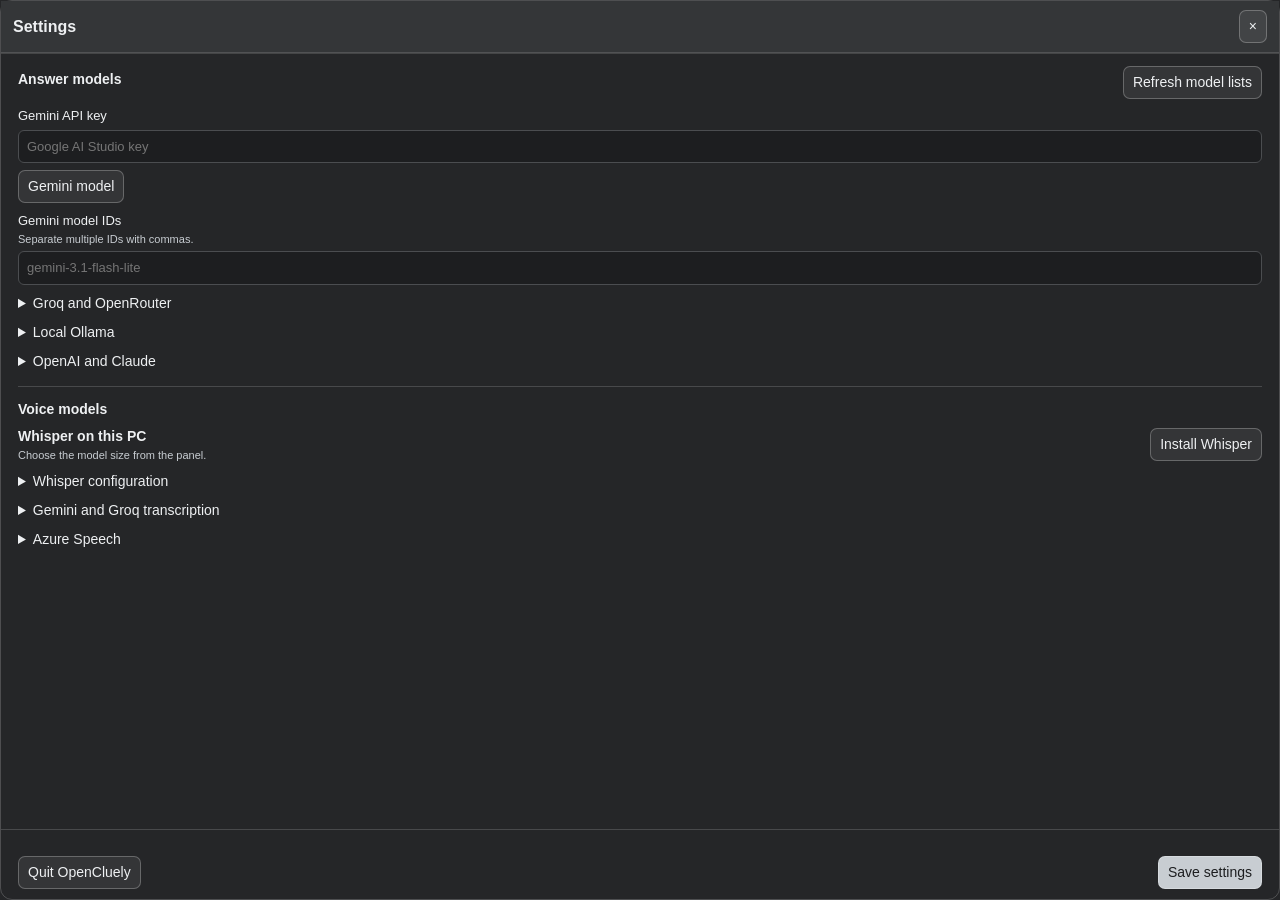
==== settings.html @ f51be729 "Publish OpenCluely charcoal panel release" ====
<!doctype html>
<html lang="en">
<head>
  <meta charset="utf-8">
  <title>OpenCluely Settings</title>
  <link rel="stylesheet" href="./src/styles/chat.css">
  <link rel="stylesheet" href="./src/styles/panel-settings.css">
</head>
<body class="provider-settings">
  <header><h1>Settings</h1><button type="button" id="close" aria-label="Close settings">&#215;</button></header>
  <form id="providerForm" autocomplete="off">
    <section aria-labelledby="answersHeading">
      <div class="settings-action">
        <h2 id="answersHeading">Answer models</h2>
        <button type="button" id="refreshModels">Refresh model lists</button>
      </div>
      <p id="catalogStatus" class="setting-note" role="status"></p>
      <label>Gemini API key<input id="geminiKey" type="password" placeholder="Google AI Studio key" autocomplete="off"></label>
      <select id="geminiCatalog" hidden size="2" data-inline-picker data-model-provider="gemini" aria-label="Gemini model"><option value="">Gemini model</option></select>
      <label>Gemini model IDs <small>Separate multiple IDs with commas.</small><input id="geminiModel" placeholder="gemini-3.1-flash-lite" spellcheck="false"></label>
      <details>
        <summary>Groq and OpenRouter</summary>
        <label>Groq API key <small>Used for answers and voice</small><input id="groqKey" type="password" autocomplete="off"></label>
        <select id="groqCatalog" hidden size="2" data-inline-picker data-model-provider="groq" aria-label="Groq model"><option value="">Groq model</option></select>
        <label>Groq answer model IDs<input id="groqModels" placeholder="openai/gpt-oss-20b" spellcheck="false"></label>
        <label>OpenRouter API key <small>Lists free models only</small><input id="openRouterKey" type="password" autocomplete="off"></label>
        <select id="openrouterCatalog" hidden size="2" data-inline-picker data-model-provider="openrouter" aria-label="OpenRouter Free model"><option value="">OpenRouter Free model</option></select>
      </details>
      <details>
        <summary>Local Ollama</summary>
        <label>Ollama model IDs <small>Use names from <code>ollama list</code>, separated by commas.</small><input id="ollamaModel" placeholder="qwen2.5-coder:7b" spellcheck="false"></label>
        <select id="ollamaCatalog" hidden size="2" data-inline-picker data-model-provider="ollama" aria-label="Ollama model"><option value="">Ollama model</option></select>
      </details>
      <details>
        <summary>OpenAI and Claude</summary>
        <label>OpenAI API key<input id="openAIKey" type="password" autocomplete="off"></label>
        <select id="openaiCatalog" hidden size="2" data-inline-picker data-model-provider="openai" aria-label="OpenAI model"><option value="">OpenAI model</option></select>
        <label>OpenAI model IDs<input id="openAIModels" placeholder="gpt-4.1-mini" spellcheck="false"></label>
        <label>Anthropic API key<input id="claudeKey" type="password" autocomplete="off"></label>
        <select id="claudeCatalog" hidden size="2" data-inline-picker data-model-provider="claude" aria-label="Claude model"><option value="">Claude model</option></select>
        <label>Claude model IDs<input id="claudeModels" placeholder="claude-haiku-5-5" spellcheck="false"></label>
      </details>
    </section>
    <section aria-labelledby="speechHeading">
      <h2 id="speechHeading">Voice models</h2>
      <div class="settings-action">
        <div><strong>Whisper on this PC</strong><small>Choose the model size from the panel.</small></div>
        <button type="button" id="setupWhisper">Install Whisper</button>
      </div>
      <details>
        <summary>Whisper configuration</summary>
        <label>Local command<input id="whisperCommand" placeholder="whisper" spellcheck="false"></label>
        <label>Transcription language<input id="whisperLanguage" placeholder="auto"></label>
      </details>
      <details>
        <summary>Gemini and Groq transcription</summary>
        <p class="setting-note">These providers receive microphone audio for transcription. Choose the voice provider in the panel.</p>
        <label>Gemini voice model ID <small>Choose a Gemini model that supports audio input.</small><input id="geminiVoiceModel" placeholder="gemini-3.1-flash-lite" spellcheck="false"></label>
      </details>
      <details>
        <summary>Azure Speech</summary>
        <label>Azure API key<input id="azureKey" type="password" autocomplete="off"></label>
        <label>Azure region<input id="azureRegion" placeholder="e.g. eastus"></label>
      </details>
    </section>
  </form>
  <footer>
    <p id="status" role="status"></p>
    <div class="settings-action">
      <button type="button" id="quit">Quit OpenCluely</button>
      <button id="save" type="submit" form="providerForm">Save settings</button>
    </div>
  </footer>
  <script src="src/ui/inline-picker.js"></script>
  <script src="src/ui/panel-settings.js"></script>
</body>
</html>
---- src/styles/chat.css ----
:root {
  color-scheme: dark;
  font: 14px/1.5 "Segoe UI", sans-serif;
  color: #eef0f2;
}

* { box-sizing: border-box; }
[hidden] { display: none !important; }

body {
  display: flex;
  flex-direction: column;
  height: 100vh;
  margin: 0;
  overflow: hidden;
  border: 1px solid #ffffff30;
  border-radius: 12px;
  background: rgba(37, 38, 40, .88);
}

header, .actions { display: flex; align-items: center; gap: 8px; }
header {
  padding: 9px 12px;
  border-bottom: 1px solid #ffffff24;
  -webkit-app-region: drag;
}

h1 { margin: 0; font-size: 15px; font-weight: 600; }
.header-actions { display: flex; gap: 8px; margin-left: auto; }
#micStatus, #emptyState, .author, .panel p { color: #c8cdd2; }
#micStatus { font-size: 12px; }
button, textarea {
  font: inherit;
  color: inherit;
  border: 1px solid #ffffff40;
  border-radius: 7px;
  background: #ffffff12;
  -webkit-app-region: no-drag;
}

button { padding: 5px 9px; cursor: pointer; }
button:disabled { opacity: .55; cursor: default; }
button:hover:not(:disabled) { background: #ffffff26; }
button:focus-visible, textarea:focus-visible { outline: 2px solid #c8cdd2; outline-offset: 2px; }

main { flex: 1; min-height: 0; overflow-y: auto; padding: 12px; }
.message { margin-bottom: 10px; border-radius: 8px; padding: 9px 11px; overflow-wrap: anywhere; }
.message.user, .message.transcription, .message.screenshot { margin-left: 14%; background: #4d5258ed; }
.message.assistant { margin-right: 9%; background: #252628ed; border: 1px solid #ffffff16; }
.message.system, .message.error { background: #262729ee; }
.author { font-size: 12px; font-weight: 600; margin-bottom: 4px; }
.message-body { white-space: pre-wrap; }
.message-body.rendered { white-space: normal; }
.message-body p { margin: 0 0 8px; }
.message-body p:last-child { margin-bottom: 0; }
.message-body pre { overflow-x: auto; padding: 8px; margin: 0; background: #1d1e20; white-space: pre; }
.code { border: 1px solid #ffffff26; border-radius: 7px; overflow: hidden; margin: 8px 0; }
.code header { -webkit-app-region: no-drag; background: #252628; font-size: 12px; justify-content: space-between; padding: 4px 8px; }
#interim { margin: 0; padding: 6px 12px; font-size: 13px; max-height: 4em; overflow: hidden; color: #d6dadd; }
form { padding: 10px 12px; border-top: 1px solid #ffffff24; }
textarea { display: block; width: 100%; resize: vertical; padding: 8px; max-height: 25vh; }
.composer { margin-top: 7px; flex-wrap: wrap; }
#send { margin-left: auto; background: #c8cdd2; color: #1d1e20; }
#mic[aria-pressed=true] { background: #4d5258; }
.panel { padding: 8px 10px; margin: 8px 12px 0; border: 1px solid #ffffff34; border-radius: 8px; background: #262729ee; }
form .panel { margin: 0 0 8px; }
.panel p, #chatError { margin: 4px 0; font-size: 12px; }
#chatError { color: #ffaaa8; }
@media (max-height: 400px) { header, form { padding-block: 5px; } }


/* Floating workspace */
body.floating-panel { background: transparent !important; border: 0; padding: 5px; color: #eef0f2; }
.panel-bar {
  align-self: center; gap: 6px; padding: 4px; flex: none;
  border: 1px solid #4b4d50; border-radius: 999px;
  background: #333537f5; -webkit-app-region: drag;
}
.panel-grip {
  width: 32px; height: 32px; display: grid; place-items: center;
  border-radius: 50%; color: #c8cdd2; cursor: grab;
}
.panel-bar button { height: 32px; border-radius: 999px; background: #343638; border: 0; }
.panel-bar button:not(.icon-button) { padding-inline: 12px; }
.floating-panel .icon-button { width: 32px; height: 32px; display: inline-grid; place-items: center; padding: 0; flex: none; border-radius: 50%; }
#session { color: #ffaaa8; }
#session[aria-label="Start session"] { color: #e9ecf0; }
.panel-body {
  flex: 1; min-height: 0; margin-top: 7px; display: flex; flex-direction: column;
  border: 1px solid #4b4d50; border-radius: 18px;
  background: rgba(37, 38, 40, .91);
}
.chat-header { display: flex; justify-content: space-between; align-items: center; padding: 8px 12px 0; gap: 6px; }
.chat-header button { font-size: 12px; padding-block: 3px; background: transparent; }
.floating-panel form { position: relative; }
.floating-panel .message.user, .floating-panel .message.transcription, .floating-panel .message.screenshot { background: #4d5258ed; }
.floating-panel .message.assistant { background: #252628ee; }
.floating-panel .composer { gap: 6px; }
.floating-panel .composer .inline-picker { min-width: 0; }
.floating-panel .inline-picker-trigger { display: block; max-width: 124px; overflow: hidden; text-overflow: ellipsis; padding-inline: 8px; border-radius: 999px; background: #343638; font-size: 12px; height: 32px; }
.floating-panel .composer select { position: absolute; bottom: 40px; min-width: 155px; max-width: 250px; border-radius: 9px; background: #252628; color: #fff; padding: 5px; z-index: 5; }
.floating-panel .composer select option { padding: 4px; }
.floating-panel #send { background: #c8cdd2; color: #1d1e20; }
.floating-panel #mic[aria-pressed=true] { background: #4d5258; color: #fff; }
.floating-panel .session-note { font-size: 11px; color: #c8cdd2; margin: 6px 0 0; }
@media (max-width: 395px) {
  .floating-panel .inline-picker-trigger { max-width: 94px; }
}

.clear-tools, #clearPrompt { display: flex; align-items: center; gap: 5px; }
.clear-tools { margin-left: auto; }
#clearPrompt button { min-width: 28px; padding-inline: 4px; }
.floating-panel #answerProvider + .inline-picker-trigger { max-width: 96px; }
.floating-panel .composer .inline-picker-trigger { max-width: 106px; }
.floating-panel .composer .inline-picker:first-child .inline-picker-trigger { max-width: 94px; }

.floating-panel .panel-body { border-color: #494b4e; }
.floating-panel .panel-bar { background: rgba(51, 53, 55, .96); }
.floating-panel .message.assistant { border-color: transparent; background: transparent; }
.floating-panel textarea { background: #1d1e20; border-color: #484a4d; }
.floating-panel .composer .inline-picker-trigger { border-color: #4b4d50; background: #252628; }
#attachment { max-height: 115px; overflow: auto; }
#screenshotNotice { margin: 4px 0 7px; font-size: 11px; color: #c8cdd2; }
.image-grid { display: flex; flex-wrap: wrap; gap: 7px; align-items: flex-start; }
.message-images { margin-bottom: 6px; }
.image-tile { position: relative; width: 63px; height: 63px; flex: 0 0 63px; }
.image-preview { display: block; width: 100%; height: 100%; padding: 0; border: 1px solid #5d6063; border-radius: 8px; overflow: hidden; background: #1d1e20; }
.image-preview img { display: block; width: 100%; height: 100%; object-fit: cover; }
.remove-image {
  position: absolute; top: 2px; right: 2px; width: 23px; height: 23px;
  display: grid; place-items: center; padding: 0; border-radius: 50%;
  background: #181818; color: #fff; font-size: 16px; line-height: 1;
}
.image-viewer {
  position: absolute; inset: 5px; z-index: 20; padding: 38px 14px 14px; display: grid; place-items: center;
  border: 1px solid #4b4d50; border-radius: 15px; background: #191919f7; -webkit-app-region: no-drag;
}
.image-viewer img { max-width: 100%; max-height: calc(100vh - 66px); object-fit: contain; }
#closeImageViewer { position: absolute; top: 6px; right: 7px; font-size: 18px; line-height: 1; }
---- src/styles/panel-settings.css ----
body.provider-settings { background: #252628; color: #eef0f2; }
.provider-settings header { justify-content: space-between; background: #343638; }
.provider-settings h1 { font-size: 16px; }
.provider-settings h2 { margin: 0 0 6px; font-size: 14px; }
.provider-settings form { flex: 1; min-height: 0; overflow: auto; padding: 12px 17px; }
.provider-settings section + section { border-top: 1px solid #ffffff29; margin-top: 14px; padding-top: 12px; }
.provider-settings label { display: block; margin: 7px 0; font-size: 13px; }
.provider-settings input {
  display: block; width: 100%; margin-top: 4px; padding: 6px 8px;
  font: inherit; color: inherit; border: 1px solid #4b4d50; border-radius: 6px; background: #1d1e20;
}
.provider-settings input:focus-visible { outline: 2px solid #e9ecf0; outline-offset: 2px; }
.provider-settings small { display: block; color: #c8cdd2; font-size: 11px; }
.provider-settings details { margin: 8px 0; }
.provider-settings summary { cursor: pointer; }
.provider-settings .settings-action { display: flex; align-items: center; justify-content: space-between; gap: 8px; }
.provider-settings footer { border-top: 1px solid #ffffff29; padding: 8px 17px 10px; }
.provider-settings #status { margin: 0 0 6px; color: #e9ecf0; font-size: 12px; min-height: 1em; }
.provider-settings #status[data-error=true] { color: #ffaaa8; }
.provider-settings #save { background: #c8cdd2; color: #1d1e20; }
.provider-settings .setting-note { color: #c8cdd2; font-size: 12px; }

.provider-settings .inline-picker { position: relative; margin: 4px 0 8px; }
.provider-settings .inline-picker select { display: block; width: 100%; font: inherit; color: inherit; background: #252628; border: 1px solid #4b4d50; border-radius: 7px; padding: 4px; }
.provider-settings #catalogStatus:empty { display: none; }
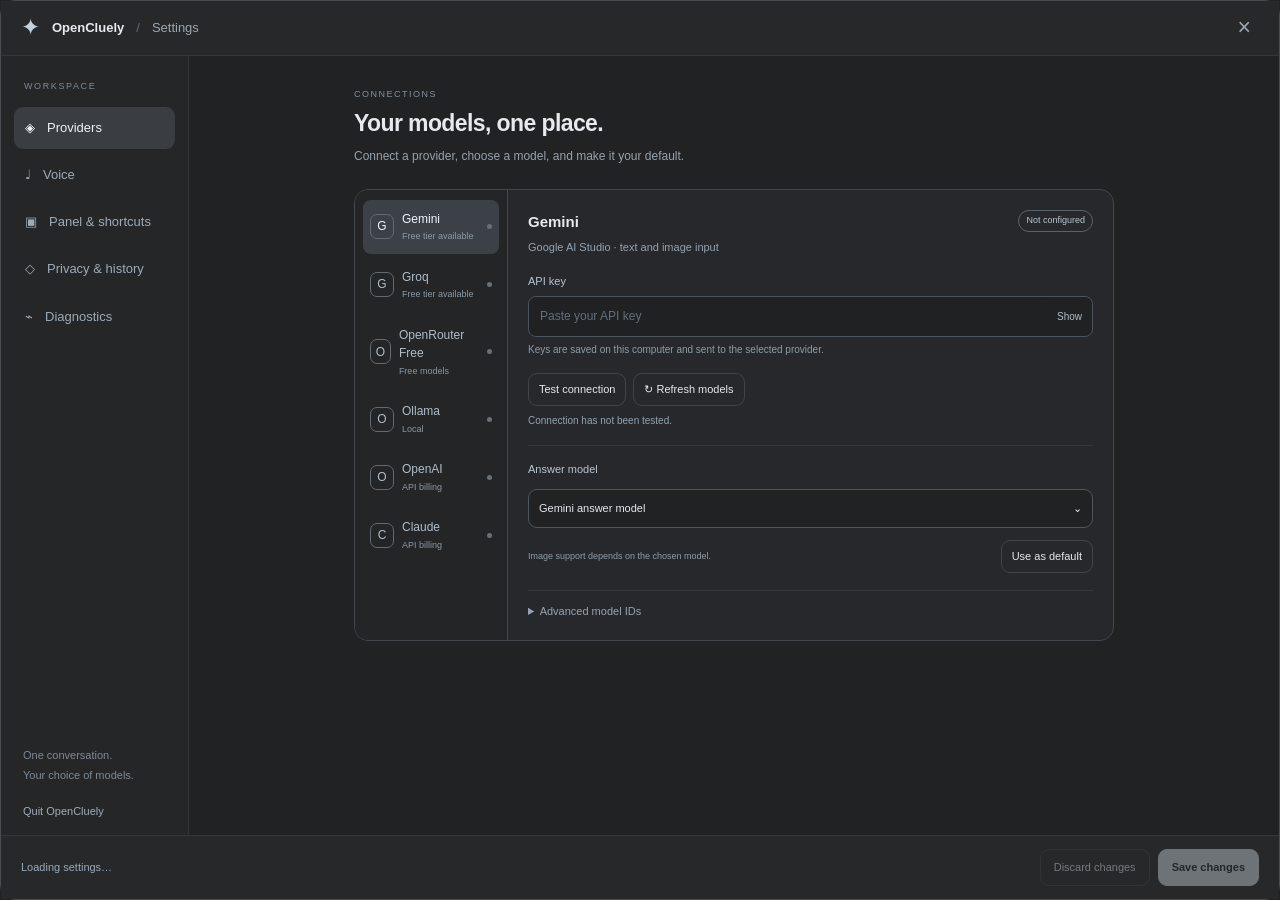
==== commit c74da101: "Redesign floating conversation panel and settings workspace" ====
--- a/settings.html
+++ b/settings.html
@@ -1,77 +1,83 @@
-<!doctype html>
-<html lang="en">
-<head>
-  <meta charset="utf-8">
-  <title>OpenCluely Settings</title>
-  <link rel="stylesheet" href="./src/styles/chat.css">
-  <link rel="stylesheet" href="./src/styles/panel-settings.css">
-</head>
+<!doctype html><html lang="en"><head><meta charset="utf-8"><title>OpenCluely Settings</title><link rel="stylesheet" href="./src/styles/chat.css"><link rel="stylesheet" href="./src/styles/panel-settings.css"></head>
 <body class="provider-settings">
-  <header><h1>Settings</h1><button type="button" id="close" aria-label="Close settings">&#215;</button></header>
-  <form id="providerForm" autocomplete="off">
-    <section aria-labelledby="answersHeading">
-      <div class="settings-action">
-        <h2 id="answersHeading">Answer models</h2>
-        <button type="button" id="refreshModels">Refresh model lists</button>
-      </div>
-      <p id="catalogStatus" class="setting-note" role="status"></p>
-      <label>Gemini API key<input id="geminiKey" type="password" placeholder="Google AI Studio key" autocomplete="off"></label>
-      <select id="geminiCatalog" hidden size="2" data-inline-picker data-model-provider="gemini" aria-label="Gemini model"><option value="">Gemini model</option></select>
-      <label>Gemini model IDs <small>Separate multiple IDs with commas.</small><input id="geminiModel" placeholder="gemini-3.1-flash-lite" spellcheck="false"></label>
-      <details>
-        <summary>Groq and OpenRouter</summary>
-        <label>Groq API key <small>Used for answers and voice</small><input id="groqKey" type="password" autocomplete="off"></label>
-        <select id="groqCatalog" hidden size="2" data-inline-picker data-model-provider="groq" aria-label="Groq model"><option value="">Groq model</option></select>
-        <label>Groq answer model IDs<input id="groqModels" placeholder="openai/gpt-oss-20b" spellcheck="false"></label>
-        <label>OpenRouter API key <small>Lists free models only</small><input id="openRouterKey" type="password" autocomplete="off"></label>
-        <select id="openrouterCatalog" hidden size="2" data-inline-picker data-model-provider="openrouter" aria-label="OpenRouter Free model"><option value="">OpenRouter Free model</option></select>
-      </details>
-      <details>
-        <summary>Local Ollama</summary>
-        <label>Ollama model IDs <small>Use names from <code>ollama list</code>, separated by commas.</small><input id="ollamaModel" placeholder="qwen2.5-coder:7b" spellcheck="false"></label>
-        <select id="ollamaCatalog" hidden size="2" data-inline-picker data-model-provider="ollama" aria-label="Ollama model"><option value="">Ollama model</option></select>
-      </details>
-      <details>
-        <summary>OpenAI and Claude</summary>
-        <label>OpenAI API key<input id="openAIKey" type="password" autocomplete="off"></label>
-        <select id="openaiCatalog" hidden size="2" data-inline-picker data-model-provider="openai" aria-label="OpenAI model"><option value="">OpenAI model</option></select>
-        <label>OpenAI model IDs<input id="openAIModels" placeholder="gpt-4.1-mini" spellcheck="false"></label>
-        <label>Anthropic API key<input id="claudeKey" type="password" autocomplete="off"></label>
-        <select id="claudeCatalog" hidden size="2" data-inline-picker data-model-provider="claude" aria-label="Claude model"><option value="">Claude model</option></select>
-        <label>Claude model IDs<input id="claudeModels" placeholder="claude-haiku-5-5" spellcheck="false"></label>
-      </details>
-    </section>
-    <section aria-labelledby="speechHeading">
-      <h2 id="speechHeading">Voice models</h2>
-      <div class="settings-action">
-        <div><strong>Whisper on this PC</strong><small>Choose the model size from the panel.</small></div>
-        <button type="button" id="setupWhisper">Install Whisper</button>
-      </div>
-      <details>
-        <summary>Whisper configuration</summary>
-        <label>Local command<input id="whisperCommand" placeholder="whisper" spellcheck="false"></label>
-        <label>Transcription language<input id="whisperLanguage" placeholder="auto"></label>
-      </details>
-      <details>
-        <summary>Gemini and Groq transcription</summary>
-        <p class="setting-note">These providers receive microphone audio for transcription. Choose the voice provider in the panel.</p>
-        <label>Gemini voice model ID <small>Choose a Gemini model that supports audio input.</small><input id="geminiVoiceModel" placeholder="gemini-3.1-flash-lite" spellcheck="false"></label>
-      </details>
-      <details>
-        <summary>Azure Speech</summary>
-        <label>Azure API key<input id="azureKey" type="password" autocomplete="off"></label>
-        <label>Azure region<input id="azureRegion" placeholder="e.g. eastus"></label>
-      </details>
-    </section>
-  </form>
-  <footer>
-    <p id="status" role="status"></p>
-    <div class="settings-action">
-      <button type="button" id="quit">Quit OpenCluely</button>
-      <button id="save" type="submit" form="providerForm">Save settings</button>
-    </div>
-  </footer>
-  <script src="src/ui/inline-picker.js"></script>
-  <script src="src/ui/panel-settings.js"></script>
-</body>
-</html>
+<header class="settings-titlebar"><span class="brand-mark">✦</span><strong>OpenCluely</strong><span class="title-divider">/</span><span>Settings</span><button id="close" type="button" aria-label="Close settings">×</button></header>
+<div class="settings-shell">
+<aside class="settings-sidebar"><p class="nav-label">WORKSPACE</p><nav aria-label="Settings sections">
+<button type="button" data-page="providers" aria-current="page">◈ <span>Providers</span></button>
+<button type="button" data-page="voice">♩ <span>Voice</span></button>
+<button type="button" data-page="panel">▣ <span>Panel & shortcuts</span></button>
+<button type="button" data-page="privacy">◇ <span>Privacy & history</span></button>
+<button type="button" data-page="diagnostics">⌁ <span>Diagnostics</span></button>
+</nav><div class="sidebar-bottom"><small>One conversation.<br>Your choice of models.</small><button id="quit" type="button">Quit OpenCluely</button></div></aside>
+<form id="providerForm" autocomplete="off">
+<section class="settings-page" data-settings-page="providers"><div class="page-intro"><span class="eyebrow">Connections</span><h1>Your models, one place.</h1><p>Connect a provider, choose a model, and make it your default.</p></div>
+<div class="provider-workspace"><nav class="provider-list" aria-label="AI providers"><button type="button" data-provider-tab="gemini" aria-pressed="true"><span class="provider-avatar">G</span><span>Gemini<small>Free tier available</small></span><span class="provider-dot" data-provider-dot="gemini"></span></button><button type="button" data-provider-tab="groq" aria-pressed="false"><span class="provider-avatar">G</span><span>Groq<small>Free tier available</small></span><span class="provider-dot" data-provider-dot="groq"></span></button><button type="button" data-provider-tab="openrouter" aria-pressed="false"><span class="provider-avatar">O</span><span>OpenRouter Free<small>Free models</small></span><span class="provider-dot" data-provider-dot="openrouter"></span></button><button type="button" data-provider-tab="ollama" aria-pressed="false"><span class="provider-avatar">O</span><span>Ollama<small>Local</small></span><span class="provider-dot" data-provider-dot="ollama"></span></button><button type="button" data-provider-tab="openai" aria-pressed="false"><span class="provider-avatar">O</span><span>OpenAI<small>API billing</small></span><span class="provider-dot" data-provider-dot="openai"></span></button><button type="button" data-provider-tab="claude" aria-pressed="false"><span class="provider-avatar">C</span><span>Claude<small>API billing</small></span><span class="provider-dot" data-provider-dot="claude"></span></button></nav><div class="provider-content"><article class="provider-editor" data-provider-editor="gemini" >
+<div class="section-title"><div><h2>Gemini</h2><p>Google AI Studio · text and image input</p></div><span class="badge" data-provider-badge="gemini">Not configured</span></div>
+<label for="geminiKey">API key</label><div class="secret-field"><input data-setting id="geminiKey" type="password" autocomplete="off" spellcheck="false" placeholder="Paste your API key"><button type="button" data-reveal="geminiKey" aria-label="Show Gemini API key">Show</button></div><small class="field-help">Keys are saved on this computer and sent to the selected provider.</small>
+<div class="button-row"><button type="button" data-test-provider="gemini">Test connection</button><button type="button" data-refresh>↻ Refresh models</button></div>
+<p class="test-feedback" data-test-result="gemini" role="status">Connection has not been tested.</p>
+<div class="field-divider"></div><label for="geminiCatalog">Answer model</label><select id="geminiCatalog" hidden size="2" data-inline-picker data-model-provider="gemini" aria-label="Gemini answer model"><option value="">Choose a model</option></select>
+<div class="model-note"><small>Image support depends on the chosen model.</small><button type="button" data-default="gemini">Use as default</button></div>
+<details><summary>Advanced model IDs</summary><label for="geminiModel">Additional model IDs</label><input data-setting id="geminiModel" spellcheck="false" placeholder="gemini-3.1-flash-lite"><small>Separate IDs with commas. Save, then refresh to update the catalog.</small></details></article><article class="provider-editor" data-provider-editor="groq" hidden>
+<div class="section-title"><div><h2>Groq</h2><p>Fast answers and Whisper transcription</p></div><span class="badge" data-provider-badge="groq">Not configured</span></div>
+<label for="groqKey">API key</label><div class="secret-field"><input data-setting id="groqKey" type="password" autocomplete="off" spellcheck="false" placeholder="Paste your API key"><button type="button" data-reveal="groqKey" aria-label="Show Groq API key">Show</button></div><small class="field-help">Keys are saved on this computer and sent to the selected provider.</small>
+<div class="button-row"><button type="button" data-test-provider="groq">Test connection</button><button type="button" data-refresh>↻ Refresh models</button></div>
+<p class="test-feedback" data-test-result="groq" role="status">Connection has not been tested.</p>
+<div class="field-divider"></div><label for="groqCatalog">Answer model</label><select id="groqCatalog" hidden size="2" data-inline-picker data-model-provider="groq" aria-label="Groq answer model"><option value="">Choose a model</option></select>
+<div class="model-note"><small>Image support depends on the chosen model.</small><button type="button" data-default="groq">Use as default</button></div>
+<details><summary>Advanced model IDs</summary><label for="groqModels">Additional model IDs</label><input data-setting id="groqModels" spellcheck="false" placeholder="openai/gpt-oss-20b"><small>Separate IDs with commas. Save, then refresh to update the catalog.</small></details></article><article class="provider-editor" data-provider-editor="openrouter" hidden>
+<div class="section-title"><div><h2>OpenRouter Free</h2><p>A catalog filtered to free models</p></div><span class="badge" data-provider-badge="openrouter">Not configured</span></div>
+<label for="openRouterKey">API key</label><div class="secret-field"><input data-setting id="openRouterKey" type="password" autocomplete="off" spellcheck="false" placeholder="Paste your API key"><button type="button" data-reveal="openRouterKey" aria-label="Show OpenRouter Free API key">Show</button></div><small class="field-help">Keys are saved on this computer and sent to the selected provider.</small>
+<div class="button-row"><button type="button" data-test-provider="openrouter">Test connection</button><button type="button" data-refresh>↻ Refresh models</button></div>
+<p class="test-feedback" data-test-result="openrouter" role="status">Connection has not been tested.</p>
+<div class="field-divider"></div><label for="openrouterCatalog">Answer model</label><select id="openrouterCatalog" hidden size="2" data-inline-picker data-model-provider="openrouter" aria-label="OpenRouter Free answer model"><option value="">Choose a model</option></select>
+<div class="model-note"><small>Image support depends on the chosen model.</small><button type="button" data-default="openrouter">Use as default</button></div>
+<small>Only free models appear in this catalog. Provider limits may apply.</small></article><article class="provider-editor" data-provider-editor="ollama" hidden>
+<div class="section-title"><div><h2>Ollama</h2><p>Run downloaded models on this computer</p></div><span class="badge" data-provider-badge="ollama">Not configured</span></div>
+<div class="info-note">Ollama connects to <code>127.0.0.1:11434</code>. Start Ollama and download a model before refreshing.</div><small class="field-help">Keys are saved on this computer and sent to the selected provider.</small>
+<div class="button-row"><button type="button" data-test-provider="ollama">Test connection</button><button type="button" data-refresh>↻ Refresh models</button></div>
+<p class="test-feedback" data-test-result="ollama" role="status">Connection has not been tested.</p>
+<div class="field-divider"></div><label for="ollamaCatalog">Answer model</label><select id="ollamaCatalog" hidden size="2" data-inline-picker data-model-provider="ollama" aria-label="Ollama answer model"><option value="">Choose a model</option></select>
+<div class="model-note"><small>Image support depends on the chosen model.</small><button type="button" data-default="ollama">Use as default</button></div>
+<details><summary>Advanced model IDs</summary><label for="ollamaModel">Additional model IDs</label><input data-setting id="ollamaModel" spellcheck="false" placeholder="qwen2.5-coder:7b"><small>Separate IDs with commas. Save, then refresh to update the catalog.</small></details></article><article class="provider-editor" data-provider-editor="openai" hidden>
+<div class="section-title"><div><h2>OpenAI</h2><p>Connect an OpenAI API account</p></div><span class="badge" data-provider-badge="openai">Not configured</span></div>
+<label for="openAIKey">API key</label><div class="secret-field"><input data-setting id="openAIKey" type="password" autocomplete="off" spellcheck="false" placeholder="Paste your API key"><button type="button" data-reveal="openAIKey" aria-label="Show OpenAI API key">Show</button></div><small class="field-help">Keys are saved on this computer and sent to the selected provider.</small>
+<div class="button-row"><button type="button" data-test-provider="openai">Test connection</button><button type="button" data-refresh>↻ Refresh models</button></div>
+<p class="test-feedback" data-test-result="openai" role="status">Connection has not been tested.</p>
+<div class="field-divider"></div><label for="openaiCatalog">Answer model</label><select id="openaiCatalog" hidden size="2" data-inline-picker data-model-provider="openai" aria-label="OpenAI answer model"><option value="">Choose a model</option></select>
+<div class="model-note"><small>Image support depends on the chosen model.</small><button type="button" data-default="openai">Use as default</button></div>
+<details><summary>Advanced model IDs</summary><label for="openAIModels">Additional model IDs</label><input data-setting id="openAIModels" spellcheck="false" placeholder="gpt-4.1-mini"><small>Separate IDs with commas. Save, then refresh to update the catalog.</small></details></article><article class="provider-editor" data-provider-editor="claude" hidden>
+<div class="section-title"><div><h2>Claude</h2><p>Connect an Anthropic API account</p></div><span class="badge" data-provider-badge="claude">Not configured</span></div>
+<label for="claudeKey">API key</label><div class="secret-field"><input data-setting id="claudeKey" type="password" autocomplete="off" spellcheck="false" placeholder="Paste your API key"><button type="button" data-reveal="claudeKey" aria-label="Show Claude API key">Show</button></div><small class="field-help">Keys are saved on this computer and sent to the selected provider.</small>
+<div class="button-row"><button type="button" data-test-provider="claude">Test connection</button><button type="button" data-refresh>↻ Refresh models</button></div>
+<p class="test-feedback" data-test-result="claude" role="status">Connection has not been tested.</p>
+<div class="field-divider"></div><label for="claudeCatalog">Answer model</label><select id="claudeCatalog" hidden size="2" data-inline-picker data-model-provider="claude" aria-label="Claude answer model"><option value="">Choose a model</option></select>
+<div class="model-note"><small>Image support depends on the chosen model.</small><button type="button" data-default="claude">Use as default</button></div>
+<details><summary>Advanced model IDs</summary><label for="claudeModels">Additional model IDs</label><input data-setting id="claudeModels" spellcheck="false" placeholder="claude-haiku-5-5"><small>Separate IDs with commas. Save, then refresh to update the catalog.</small></details></article></div></div><p id="catalogStatus" class="setting-note" role="status"></p></section>
+<section class="settings-page" data-settings-page="voice" hidden><div class="page-intro"><span class="eyebrow">Audio</span><h1>A voice that fits your flow.</h1><p>Choose where microphone audio is transcribed.</p></div>
+<div class="settings-card"><div class="section-title"><h2>Transcription</h2><button id="testMic" type="button">Test microphone</button></div>
+<div class="field-grid"><label>Voice provider<select id="speechProvider" data-setting hidden size="2" data-inline-picker aria-label="Voice provider"><option value="whisper">Whisper · on this PC</option><option value="groq">Groq · cloud</option><option value="gemini">Gemini · cloud</option><option value="azure">Azure Speech · cloud</option></select></label>
+<label data-voice-for="whisper">Local model<select id="whisperModel" data-setting hidden size="2" data-inline-picker aria-label="Whisper model"><option>tiny</option><option>base</option><option>small</option><option>medium</option><option>large</option><option>turbo</option></select></label>
+<label data-voice-for="groq" hidden>Groq voice model<input id="groqVoiceModel" data-setting placeholder="whisper-large-v3-turbo"></label>
+<label data-voice-for="gemini" hidden>Gemini audio model<input id="geminiVoiceModel" data-setting placeholder="gemini-3.1-flash-lite"></label>
+</div><p id="voiceDestination" class="info-note"></p><p id="micTestResult" class="setting-note" role="status"></p>
+<div class="setting-row"><div><strong>Automatic transcript messages</strong><small>Finalized speech is sent to the answer model while the mic is on.</small></div><span class="badge">Enabled</span></div></div>
+<div class="settings-card" data-voice-for="whisper"><div class="section-title"><div><h2>Local Whisper</h2><p>Audio stays on this PC. Transcripts go to the answer provider.</p></div><button id="setupWhisper" type="button">Install Whisper</button></div>
+<label>Local command<input data-setting id="whisperCommand" placeholder="whisper"></label><div class="field-grid"><label>Language<input data-setting id="whisperLanguage" placeholder="auto"></label><label>Device<select data-setting id="whisperDevice" hidden size="2" data-inline-picker aria-label="Whisper device"><option value="auto">Auto</option><option value="cpu">CPU</option><option value="cuda">CUDA GPU</option></select></label></div>
+<small id="installStatus" role="status"></small></div>
+<div class="settings-card" data-voice-for="azure" hidden><h2>Azure credentials</h2><label>Speech key<input data-setting id="azureKey" type="password" autocomplete="off"></label><label>Region<input data-setting id="azureRegion" placeholder="eastus"></label></div>
+<div class="info-note" data-voice-for="groq" hidden>Groq uses the API key from Providers → Groq.</div><div class="info-note" data-voice-for="gemini" hidden>Gemini uses the API key from Providers → Gemini. Choose a model with audio input support.</div></section>
+<section class="settings-page" data-settings-page="panel" hidden><div class="page-intro"><span class="eyebrow">Appearance</span><h1>Make room for your work.</h1><p>A readable, movable panel that stays within reach.</p></div>
+<div class="settings-card"><h2>Panel appearance</h2><label class="setting-row">Opacity <output id="opacityValue">94%</output></label><input data-setting id="panelOpacity" type="range" min="60" max="100" step="1" value="94" aria-label="Panel opacity">
+<div id="appearancePreview" class="appearance-preview"><small>ASSISTANT</small><p>Your next thought, clearly presented.</p></div>
+<label>Text size<select data-setting id="panelTextSize" hidden size="2" data-inline-picker aria-label="Panel text size"><option value="default">Default</option><option value="large">Larger</option></select></label></div>
+<div class="settings-card"><h2>Keyboard shortcuts</h2><div class="setting-row"><span>Screenshot</span><kbd>Ctrl + Shift + S</kbd></div><div class="setting-row"><span>Microphone on / off</span><kbd>Alt + R</kbd></div><div class="setting-row"><span>Show / hide windows</span><kbd>Ctrl + Shift + V</kbd></div><div class="setting-row"><span>Open Settings</span><kbd>Ctrl + ,</kbd></div><div class="setting-row"><span>Send message / new line</span><kbd>Enter / Shift + Enter</kbd></div><small>Drag the handle above the conversation to move the panel.</small></div></section>
+<section class="settings-page" data-settings-page="privacy" hidden><div class="page-intro"><span class="eyebrow">Control</span><h1>Your conversation, your control.</h1><p>Understand what is saved and where your messages go.</p></div>
+<div class="settings-card"><h2>Conversation history</h2><label class="setting-row"><span><strong>Keep history on this computer</strong><small>Restore messages and image attachments when you reopen the app.</small></span><input id="historyEnabled" data-setting type="checkbox" checked></label><p class="setting-note">Turning this off removes saved chat and images. The current conversation stays visible until cleared. Providers may retain data under their own policies.</p>
+<div class="setting-row"><div><strong>Clear conversation</strong><small>Remove messages, attachments and the model’s session context.</small></div><button type="button" id="clearHistory">Clear history</button></div><div id="clearPrompt" role="group" aria-label="Clear conversation and saved history?" hidden><span>Clear this conversation?</span><button id="cancelClear" type="button" class="confirm-no">× No</button><button id="confirmClear" type="button" class="confirm-yes">✓ Yes</button></div></div>
+<div class="settings-card"><h2>Data flow</h2><p id="dataFlow" class="info-note"></p><div class="setting-row"><div><strong>Screen capture protection</strong><small>Requested for app windows. Support depends on the OS and capture tool.</small></div><span class="badge">Enabled</span></div><small>Menus, confirmations and image previews open inside app windows.</small><p class="setting-note">API keys are stored in the app’s local configuration file. Protect access to your Windows account.</p></div></section>
+<section class="settings-page" data-settings-page="diagnostics" hidden><div class="page-intro"><span class="eyebrow">Troubleshooting</span><h1>Check the whole connection.</h1><p>Send a small test request through the same path used by chat.</p></div><div class="settings-card"><h2>Live provider check</h2><label>Provider<select id="diagnosticProvider" hidden size="2" data-inline-picker aria-label="Diagnostic provider"><option value="gemini">Gemini</option><option value="groq">Groq</option><option value="openrouter">OpenRouter Free</option><option value="ollama">Ollama</option><option value="openai">OpenAI</option><option value="claude">Claude</option></select></label><p class="setting-note">Uses saved credentials and the selected model in Providers. This sends a short API request and may use provider quota.</p><button id="runDiagnostics" type="button">Run connection check</button><div id="diagnosticResult" class="diagnostic-result" role="status">Ready to check. No request has been sent.</div></div>
+<div class="settings-card"><h2>If a connection fails</h2><div class="setting-row"><strong>401 / 403</strong><span>Check your API key and account access.</span></div><div class="setting-row"><strong>400 / 404</strong><span>Refresh models and check input support.</span></div><div class="setting-row"><strong>429</strong><span>Check provider quota or wait before retrying.</span></div><div class="setting-row"><strong>Network error</strong><span>Check connectivity, proxy settings and Ollama.</span></div></div></section>
+</form></div>
+<footer class="settings-footer"><span id="status" role="status">Loading settings…</span><button id="discard" type="button" disabled>Discard changes</button><button id="save" type="submit" form="providerForm" disabled>Save changes</button></footer>
+<script src="src/ui/inline-picker.js"></script><script src="src/ui/panel-settings.js"></script></body></html>
--- a/src/styles/chat.css
+++ b/src/styles/chat.css
@@ -1,139 +1,598 @@
 :root {
-  color-scheme: dark;
-  font: 14px/1.5 "Segoe UI", sans-serif;
-  color: #eef0f2;
-}
-
-* { box-sizing: border-box; }
-[hidden] { display: none !important; }
+  color-scheme:dark;
+  font:14px/1.55 "Segoe UI",sans-serif;
+  color:#eef0f2;
+  --panel-alpha:.94;
+  --panel-font:14px
+}
+
+* {
+  box-sizing:border-box
+}
+[hidden] {
+  display:none!important
+}
 
 body {
-  display: flex;
-  flex-direction: column;
-  height: 100vh;
-  margin: 0;
-  overflow: hidden;
-  border: 1px solid #ffffff30;
-  border-radius: 12px;
-  background: rgba(37, 38, 40, .88);
-}
-
-header, .actions { display: flex; align-items: center; gap: 8px; }
-header {
-  padding: 9px 12px;
-  border-bottom: 1px solid #ffffff24;
-  -webkit-app-region: drag;
-}
-
-h1 { margin: 0; font-size: 15px; font-weight: 600; }
-.header-actions { display: flex; gap: 8px; margin-left: auto; }
-#micStatus, #emptyState, .author, .panel p { color: #c8cdd2; }
-#micStatus { font-size: 12px; }
-button, textarea {
-  font: inherit;
-  color: inherit;
-  border: 1px solid #ffffff40;
-  border-radius: 7px;
-  background: #ffffff12;
-  -webkit-app-region: no-drag;
-}
-
-button { padding: 5px 9px; cursor: pointer; }
-button:disabled { opacity: .55; cursor: default; }
-button:hover:not(:disabled) { background: #ffffff26; }
-button:focus-visible, textarea:focus-visible { outline: 2px solid #c8cdd2; outline-offset: 2px; }
-
-main { flex: 1; min-height: 0; overflow-y: auto; padding: 12px; }
-.message { margin-bottom: 10px; border-radius: 8px; padding: 9px 11px; overflow-wrap: anywhere; }
-.message.user, .message.transcription, .message.screenshot { margin-left: 14%; background: #4d5258ed; }
-.message.assistant { margin-right: 9%; background: #252628ed; border: 1px solid #ffffff16; }
-.message.system, .message.error { background: #262729ee; }
-.author { font-size: 12px; font-weight: 600; margin-bottom: 4px; }
-.message-body { white-space: pre-wrap; }
-.message-body.rendered { white-space: normal; }
-.message-body p { margin: 0 0 8px; }
-.message-body p:last-child { margin-bottom: 0; }
-.message-body pre { overflow-x: auto; padding: 8px; margin: 0; background: #1d1e20; white-space: pre; }
-.code { border: 1px solid #ffffff26; border-radius: 7px; overflow: hidden; margin: 8px 0; }
-.code header { -webkit-app-region: no-drag; background: #252628; font-size: 12px; justify-content: space-between; padding: 4px 8px; }
-#interim { margin: 0; padding: 6px 12px; font-size: 13px; max-height: 4em; overflow: hidden; color: #d6dadd; }
-form { padding: 10px 12px; border-top: 1px solid #ffffff24; }
-textarea { display: block; width: 100%; resize: vertical; padding: 8px; max-height: 25vh; }
-.composer { margin-top: 7px; flex-wrap: wrap; }
-#send { margin-left: auto; background: #c8cdd2; color: #1d1e20; }
-#mic[aria-pressed=true] { background: #4d5258; }
-.panel { padding: 8px 10px; margin: 8px 12px 0; border: 1px solid #ffffff34; border-radius: 8px; background: #262729ee; }
-form .panel { margin: 0 0 8px; }
-.panel p, #chatError { margin: 4px 0; font-size: 12px; }
-#chatError { color: #ffaaa8; }
-@media (max-height: 400px) { header, form { padding-block: 5px; } }
-
-
-/* Floating workspace */
-body.floating-panel { background: transparent !important; border: 0; padding: 5px; color: #eef0f2; }
+  margin:0;
+  height:100vh;
+  overflow:hidden
+}
+button,input,textarea,select {
+  font:inherit;
+  color:inherit
+}
+button {
+  cursor:pointer;
+  transition:background .15s;
+  border:1px solid #ffffff20;
+  border-radius:9px;
+  background:transparent;
+  padding:7px 12px;
+  -webkit-app-region:no-drag
+}
+button:hover {
+  background:#ffffff0d
+}
+button:disabled {
+  opacity:.42;
+  cursor:default
+}
+button:focus-visible,textarea:focus-visible,input:focus-visible,select:focus-visible {
+  outline:2px solid #a6bac9;
+  outline-offset:2px
+}
+
+.floating-panel {
+  display:flex;
+  flex-direction:column;
+  padding:8px;
+  gap:10px;
+  background:transparent!important;
+  font-size:var(--panel-font)
+}
+
 .panel-bar {
-  align-self: center; gap: 6px; padding: 4px; flex: none;
-  border: 1px solid #4b4d50; border-radius: 999px;
-  background: #333537f5; -webkit-app-region: drag;
-}
+  align-self:center;
+  display:flex;
+  align-items:center;
+  gap:4px;
+  height:40px;
+  flex-shrink:0;
+  padding:3px 5px;
+  border:1px solid #55585c;
+  border-radius:24px;
+  background:#303234;
+  -webkit-app-region:drag
+}
+
 .panel-grip {
-  width: 32px; height: 32px; display: grid; place-items: center;
-  border-radius: 50%; color: #c8cdd2; cursor: grab;
-}
-.panel-bar button { height: 32px; border-radius: 999px; background: #343638; border: 0; }
-.panel-bar button:not(.icon-button) { padding-inline: 12px; }
-.floating-panel .icon-button { width: 32px; height: 32px; display: inline-grid; place-items: center; padding: 0; flex: none; border-radius: 50%; }
-#session { color: #ffaaa8; }
-#session[aria-label="Start session"] { color: #e9ecf0; }
+  width:30px;
+  text-align:center;
+  color:#aeb4bb;
+  font-size:23px;
+  cursor:grab
+}
+.panel-bar button {
+  height:31px;
+  padding:4px 10px;
+  border:0
+}
+.icon-button {
+  width:34px;
+  height:34px;
+  padding:0;
+  display:inline-grid;
+  place-items:center
+}
+.stop-button {
+  color:#fd9292
+}
+.panel-bar .icon-button {
+  width:30px
+}
 .panel-body {
-  flex: 1; min-height: 0; margin-top: 7px; display: flex; flex-direction: column;
-  border: 1px solid #4b4d50; border-radius: 18px;
-  background: rgba(37, 38, 40, .91);
-}
-.chat-header { display: flex; justify-content: space-between; align-items: center; padding: 8px 12px 0; gap: 6px; }
-.chat-header button { font-size: 12px; padding-block: 3px; background: transparent; }
-.floating-panel form { position: relative; }
-.floating-panel .message.user, .floating-panel .message.transcription, .floating-panel .message.screenshot { background: #4d5258ed; }
-.floating-panel .message.assistant { background: #252628ee; }
-.floating-panel .composer { gap: 6px; }
-.floating-panel .composer .inline-picker { min-width: 0; }
-.floating-panel .inline-picker-trigger { display: block; max-width: 124px; overflow: hidden; text-overflow: ellipsis; padding-inline: 8px; border-radius: 999px; background: #343638; font-size: 12px; height: 32px; }
-.floating-panel .composer select { position: absolute; bottom: 40px; min-width: 155px; max-width: 250px; border-radius: 9px; background: #252628; color: #fff; padding: 5px; z-index: 5; }
-.floating-panel .composer select option { padding: 4px; }
-.floating-panel #send { background: #c8cdd2; color: #1d1e20; }
-.floating-panel #mic[aria-pressed=true] { background: #4d5258; color: #fff; }
-.floating-panel .session-note { font-size: 11px; color: #c8cdd2; margin: 6px 0 0; }
-@media (max-width: 395px) {
-  .floating-panel .inline-picker-trigger { max-width: 94px; }
-}
-
-.clear-tools, #clearPrompt { display: flex; align-items: center; gap: 5px; }
-.clear-tools { margin-left: auto; }
-#clearPrompt button { min-width: 28px; padding-inline: 4px; }
-.floating-panel #answerProvider + .inline-picker-trigger { max-width: 96px; }
-.floating-panel .composer .inline-picker-trigger { max-width: 106px; }
-.floating-panel .composer .inline-picker:first-child .inline-picker-trigger { max-width: 94px; }
-
-.floating-panel .panel-body { border-color: #494b4e; }
-.floating-panel .panel-bar { background: rgba(51, 53, 55, .96); }
-.floating-panel .message.assistant { border-color: transparent; background: transparent; }
-.floating-panel textarea { background: #1d1e20; border-color: #484a4d; }
-.floating-panel .composer .inline-picker-trigger { border-color: #4b4d50; background: #252628; }
-#attachment { max-height: 115px; overflow: auto; }
-#screenshotNotice { margin: 4px 0 7px; font-size: 11px; color: #c8cdd2; }
-.image-grid { display: flex; flex-wrap: wrap; gap: 7px; align-items: flex-start; }
-.message-images { margin-bottom: 6px; }
-.image-tile { position: relative; width: 63px; height: 63px; flex: 0 0 63px; }
-.image-preview { display: block; width: 100%; height: 100%; padding: 0; border: 1px solid #5d6063; border-radius: 8px; overflow: hidden; background: #1d1e20; }
-.image-preview img { display: block; width: 100%; height: 100%; object-fit: cover; }
+  position:relative;
+  min-height:0;
+  flex:1;
+  display:flex;
+  flex-direction:column;
+  border:1px solid #4b4e53;
+  border-radius:20px;
+  padding:16px 18px 12px;
+  background:rgba(38,39,41,var(--panel-alpha));
+  box-shadow:0 8px 25px #0002;
+  overflow:hidden
+}
+
+.chat-header {
+  display:flex;
+  align-items:center;
+  justify-content:space-between;
+  gap:8px;
+  padding-bottom:10px;
+  min-height:37px
+}
+.eyebrow {
+  font-size:11px;
+  text-transform:uppercase;
+  letter-spacing:1.4px;
+  color:#aeb5bd
+}
+.clear-tools {
+  display:flex;
+  align-items:center;
+  gap:6px
+}
+#clearHistory {
+  font-size:11px;
+  color:#aeb5bd;
+  border:0;
+  padding:4px 2px
+}
+#clearPrompt {
+  display:flex;
+  gap:5px
+}
+.confirm-no,.confirm-yes {
+  border-radius:30px;
+  padding:4px 12px;
+  font-size:12px;
+  white-space:nowrap
+}
+.confirm-no {
+  color:#ff6d74;
+  border:1px solid #f15e65;
+  background:transparent
+}
+.confirm-yes {
+  color:#fff;
+  border:1px solid #10b598;
+  background:linear-gradient(110deg,#25c79f,#009e91)
+}
+.confirm-yes:hover {
+  background:#0caa96
+}
+
+#messages {
+  overflow:auto;
+  flex:1;
+  min-height:65px;
+  padding:5px 2px 10px;
+  scrollbar-gutter:stable;
+  overflow-wrap:anywhere
+}
+
+#emptyState {
+  text-align:center;
+  color:#b0b5bc;
+  margin:35px auto;
+  max-width:310px
+}
+#emptyState h1 {
+  font-size:19px;
+  font-weight:500;
+  color:#e7e9ec;
+  margin:10px 0
+}
+#emptyState p {
+  font-size:13px
+}
+#emptyState small {
+  font-size:11px;
+  color:#858d97
+}
+.empty-symbol {
+  font-size:30px;
+  color:#ccd4dc
+}
+
+.message {
+  margin:8px 0 20px;
+  line-height:1.65
+}
+.author {
+  color:#a5afb9;
+  font-size:10px;
+  letter-spacing:.7px;
+  margin-bottom:6px;
+  text-transform:uppercase;
+  display:flex;
+  align-items:center;
+  justify-content:space-between
+}
+.message.user,.message.transcription,.message.screenshot {
+  width:fit-content;
+  max-width:90%;
+  margin-left:auto;
+  background:#4b5056;
+  padding:10px 14px;
+  border-radius:15px 15px 4px 15px
+}
+.message.user .author,.message.transcription .author,.message.screenshot .author {
+  color:#d0d6dc
+}
+.message-body {
+  white-space:pre-wrap
+}
+.message-body.rendered {
+  white-space:normal
+}
+.message-body p {
+  margin:0 0 12px
+}
+.message-body p:last-child {
+  margin-bottom:0
+}
+.message-body h1,.message-body h2,.message-body h3 {
+  font-size:1.1em
+}
+.message-body ul,.message-body ol {
+  padding-left:21px
+}
+.message-body blockquote {
+  margin:10px 0;
+  border-left:2px solid #6f7984;
+  padding-left:12px;
+  color:#c5cbd2
+}
+.message-body :not(pre)>code {
+  background:#ffffff10;
+  padding:2px 4px;
+  border-radius:4px
+}
+.copy-answer {
+  font-size:10px;
+  border:0;
+  padding:2px 5px;
+  color:#9da7b1
+}
+.code {
+  border:1px solid #45494f;
+  border-radius:10px;
+  overflow:hidden;
+  margin:12px 0;
+  background:#1d1e20
+}
+.code summary {
+  display:flex;
+  justify-content:space-between;
+  align-items:center;
+  padding:5px 10px;
+  background:#ffffff06;
+  font-size:11px;
+  color:#bfc8d1
+}
+.code button {
+  font-size:11px;
+  padding:2px 7px;
+  border:0
+}
+.code pre {
+  margin:0;
+  overflow:auto;
+  padding:12px;
+  font:12px/1.6 Consolas,monospace;
+  white-space:pre
+}
+.code code {
+  font:inherit
+}
+
+#compose {
+  flex-shrink:0;
+  border:1px solid #51545a;
+  border-radius:14px;
+  background:#1d1e2080;
+  padding:10px 10px 7px
+}
+#draft {
+  display:block;
+  resize:none;
+  background:transparent;
+  border:0;
+  width:100%;
+  min-height:46px;
+  max-height:110px;
+  padding:2px 3px;
+  font-size:13px;
+  line-height:1.5
+}
+#draft::placeholder {
+  color:#929ba5
+}
+#draft:focus {
+  outline:0
+}
+.composer-tools {
+  display:flex;
+  align-items:center;
+  gap:4px
+}
+.composer-tools .icon-button {
+  border:0;
+  color:#bac4cf
+}
+.composer-tools .send-button {
+  background:#d4dbe2;
+  color:#222629;
+  border-radius:10px;
+  margin-left:auto
+}
+.input-hint {
+  font-size:10px;
+  color:#777f89;
+  margin-left:5px
+}
+#mic[aria-pressed=true] {
+  background:#505960;
+  color:#fff
+}
+
+.panel-footer {
+  display:flex;
+  align-items:center;
+  gap:7px;
+  padding-top:10px
+}
+.model-chip {
+  display:flex;
+  align-items:center;
+  gap:4px;
+  min-width:0;
+  max-width:43%;
+  font-size:11px;
+  border-radius:8px;
+  padding:5px 7px;
+  background:#ffffff04
+}
+.model-chip span {
+  white-space:nowrap;
+  overflow:hidden;
+  text-overflow:ellipsis
+}
+#micStatus {
+  margin-left:auto;
+  white-space:nowrap;
+  font-size:10px;
+  color:#939ea9
+}
+.session-note {
+  font-size:10px;
+  color:#8e98a3;
+  margin:8px 0 0;
+  line-height:1.4
+}
+.live-transcript {
+  border-left:2px solid #a1b7c5;
+  padding:6px 10px;
+  background:#ffffff06;
+  font-size:12px;
+  color:#becad5;
+  margin:0 0 8px;
+  max-height:64px;
+  overflow:auto
+}
+#chatError {
+  font-size:12px;
+  color:#ffabab;
+  margin:0 0 7px;
+  max-height:70px;
+  overflow:auto
+}
+#screenshotNotice {
+  font-size:10px;
+  color:#aab4be;
+  margin:4px 0
+}
+
+.model-menu {
+  position:absolute;
+  bottom:70px;
+  left:18px;
+  right:18px;
+  max-height:calc(100% - 115px);
+  overflow:auto;
+  z-index:5;
+  border:1px solid #5a6067;
+  background:#2c2f32;
+  border-radius:14px;
+  padding:14px;
+  box-shadow:0 8px 25px #0006
+}
+.menu-heading {
+  display:flex;
+  align-items:center;
+  justify-content:space-between;
+  font-size:13px;
+  font-weight:600;
+  margin-bottom:10px
+}
+.menu-heading button {
+  border:0;
+  padding:0 7px;
+  font-size:20px
+}
+.model-menu label {
+  display:block;
+  font-size:11px;
+  color:#aeb7c1;
+  margin:10px 0
+}
+.model-menu small {
+  color:#929eaa;
+  font-size:10px
+}
+.inline-picker {
+  min-width:0;
+  position:relative
+}
+.inline-picker-trigger {
+  width:100%;
+  text-align:left;
+  white-space:nowrap;
+  overflow:hidden;
+  text-overflow:ellipsis;
+  background:#202224;
+  margin-top:5px;
+  padding:9px 11px;
+  border-color:#50565d;
+  font-size:12px
+}
+.inline-picker-trigger:after {
+  content:'⌄';
+  float:right;
+  margin-left:8px
+}
+select[size] {
+  width:100%;
+  background:#212426;
+  border:1px solid #606973;
+  border-radius:7px;
+  font:12px "Segoe UI";
+  margin-top:5px;
+  padding:4px;
+  max-height:125px
+}
+option {
+  padding:6px 8px;
+  white-space:normal
+}
+
+.image-grid {
+  display:flex;
+  flex-wrap:wrap;
+  gap:8px;
+  padding-top:4px
+}
+.image-tile {
+  position:relative;
+  width:62px;
+  height:62px
+}
+.image-preview {
+  display:block;
+  width:100%;
+  height:100%;
+  padding:0;
+  overflow:hidden;
+  border-radius:10px
+}
+.image-preview img {
+  width:100%;
+  height:100%;
+  object-fit:cover
+}
 .remove-image {
-  position: absolute; top: 2px; right: 2px; width: 23px; height: 23px;
-  display: grid; place-items: center; padding: 0; border-radius: 50%;
-  background: #181818; color: #fff; font-size: 16px; line-height: 1;
+  position:absolute;
+  right:-5px;
+  top:-5px;
+  width:21px;
+  height:21px;
+  padding:0;
+  border-radius:50%;
+  background:#111;
+  color:#fff;
+  border:1px solid #888;
+  font-size:16px
+}
+.message-images {
+  margin-bottom:8px
 }
 .image-viewer {
-  position: absolute; inset: 5px; z-index: 20; padding: 38px 14px 14px; display: grid; place-items: center;
-  border: 1px solid #4b4d50; border-radius: 15px; background: #191919f7; -webkit-app-region: no-drag;
-}
-.image-viewer img { max-width: 100%; max-height: calc(100vh - 66px); object-fit: contain; }
-#closeImageViewer { position: absolute; top: 6px; right: 7px; font-size: 18px; line-height: 1; }
+  position:fixed;
+  inset:0;
+  z-index:20;
+  background:#17191af5;
+  display:grid;
+  place-items:center;
+  padding:45px 16px 16px;
+  border:1px solid #555;
+  border-radius:18px
+}
+.image-viewer img {
+  max-width:100%;
+  max-height:100%;
+  object-fit:contain
+}
+.image-viewer button {
+  position:absolute;
+  right:14px;
+  top:10px;
+  font-size:22px
+}
+
+::-webkit-scrollbar {
+  width:5px;
+  height:5px
+}
+::-webkit-scrollbar-thumb {
+  background:#62686e;
+  border-radius:6px
+}
+
+@media(max-height:490px) {
+  .panel-body {
+  padding:10px 14px
+}
+.session-note {
+  display:none
+}
+#emptyState {
+  margin:10px auto
+}
+#draft {
+  min-height:32px
+}
+.panel-footer {
+  padding-top:6px
+}
+
+}
+@media(max-width:400px) {
+  .eyebrow {
+  font-size:9px
+}
+.confirm-no,.confirm-yes {
+  padding:3px 7px
+}
+.panel-body {
+  padding:12px
+}
+.model-chip {
+  max-width:40%
+}
+#micStatus {
+  font-size:9px
+}
+
+}
+
+
+.code summary {
+  cursor:pointer;
+  list-style:none
+}
+.code summary:before {
+  content:"›";
+  margin-right:7px
+}
+.code[open] summary:before {
+  content:"⌄"
+}
+.code summary span {
+  margin-right:auto
+}
+.followups {
+  display:flex;
+  gap:6px;
+  padding:0 0 9px;
+  flex-shrink:0
+}
+.followups button {
+  font-size:10px;
+  color:#aab6c1;
+  padding:4px 9px;
+  border-color:#ffffff18;
+  border-radius:20px
+}
--- a/src/styles/panel-settings.css
+++ b/src/styles/panel-settings.css
@@ -1,25 +1,527 @@
-body.provider-settings { background: #252628; color: #eef0f2; }
-.provider-settings header { justify-content: space-between; background: #343638; }
-.provider-settings h1 { font-size: 16px; }
-.provider-settings h2 { margin: 0 0 6px; font-size: 14px; }
-.provider-settings form { flex: 1; min-height: 0; overflow: auto; padding: 12px 17px; }
-.provider-settings section + section { border-top: 1px solid #ffffff29; margin-top: 14px; padding-top: 12px; }
-.provider-settings label { display: block; margin: 7px 0; font-size: 13px; }
-.provider-settings input {
-  display: block; width: 100%; margin-top: 4px; padding: 6px 8px;
-  font: inherit; color: inherit; border: 1px solid #4b4d50; border-radius: 6px; background: #1d1e20;
-}
-.provider-settings input:focus-visible { outline: 2px solid #e9ecf0; outline-offset: 2px; }
-.provider-settings small { display: block; color: #c8cdd2; font-size: 11px; }
-.provider-settings details { margin: 8px 0; }
-.provider-settings summary { cursor: pointer; }
-.provider-settings .settings-action { display: flex; align-items: center; justify-content: space-between; gap: 8px; }
-.provider-settings footer { border-top: 1px solid #ffffff29; padding: 8px 17px 10px; }
-.provider-settings #status { margin: 0 0 6px; color: #e9ecf0; font-size: 12px; min-height: 1em; }
-.provider-settings #status[data-error=true] { color: #ffaaa8; }
-.provider-settings #save { background: #c8cdd2; color: #1d1e20; }
-.provider-settings .setting-note { color: #c8cdd2; font-size: 12px; }
-
-.provider-settings .inline-picker { position: relative; margin: 4px 0 8px; }
-.provider-settings .inline-picker select { display: block; width: 100%; font: inherit; color: inherit; background: #252628; border: 1px solid #4b4d50; border-radius: 7px; padding: 4px; }
-.provider-settings #catalogStatus:empty { display: none; }
+.provider-settings {
+  display:flex;
+  flex-direction:column;
+  border:1px solid #494d52;
+  border-radius:15px;
+  background:#202224;
+  color:#e6e9ed;
+  font-size:13px
+}
+
+.settings-titlebar {
+  display:flex;
+  align-items:center;
+  gap:12px;
+  height:55px;
+  padding:0 20px;
+  flex-shrink:0;
+  border-bottom:1px solid #ffffff12;
+  background:#26282a;
+  -webkit-app-region:drag
+}
+.brand-mark {
+  font-size:23px;
+  color:#c4d0da
+}
+.title-divider {
+  color:#656c74
+}
+.settings-titlebar>span:last-of-type {
+  color:#9ca6b0
+}
+.settings-titlebar button {
+  margin-left:auto;
+  padding:0 8px;
+  border:0;
+  font-size:23px;
+  color:#9da6ae
+}
+
+.settings-shell {
+  display:flex;
+  flex:1;
+  min-height:0
+}
+.settings-sidebar {
+  display:flex;
+  flex-direction:column;
+  width:188px;
+  flex-shrink:0;
+  background:#242628;
+  border-right:1px solid #ffffff10;
+  padding:24px 13px 15px
+}
+.nav-label {
+  font-size:9px;
+  letter-spacing:1.6px;
+  color:#7f8b96;
+  margin:0 10px 13px
+}
+.settings-sidebar nav {
+  display:flex;
+  flex-direction:column;
+  gap:5px
+}
+.settings-sidebar nav button {
+  display:flex;
+  align-items:center;
+  gap:12px;
+  text-align:left;
+  border:0;
+  font-size:13px;
+  color:#9eabb6;
+  padding:11px
+}
+.settings-sidebar nav button[aria-current=page] {
+  color:#eef2f5;
+  background:#3a3e43
+}
+.sidebar-bottom {
+  margin-top:auto;
+  padding:15px 9px 0;
+  display:flex;
+  flex-direction:column;
+  gap:17px
+}
+.sidebar-bottom small {
+  font-size:11px;
+  color:#7f8a95;
+  line-height:1.8
+}
+.sidebar-bottom button {
+  text-align:left;
+  border:0;
+  padding:0;
+  font-size:11px;
+  color:#a3adb7
+}
+
+#providerForm {
+  flex:1;
+  min-width:0;
+  overflow:auto
+}
+.settings-page {
+  padding:27px 30px;
+  max-width:820px;
+  margin:auto
+}
+.page-intro {
+  margin-bottom:23px
+}
+.page-intro h1 {
+  font-size:23px;
+  font-weight:550;
+  letter-spacing:-.6px;
+  line-height:1.3;
+  margin:6px 0 8px
+}
+.page-intro p {
+  font-size:12px;
+  color:#96a2ad;
+  margin:0
+}
+.eyebrow {
+  font-size:9px;
+  letter-spacing:1.5px;
+  color:#84919d
+}
+
+.provider-workspace {
+  display:grid;
+  grid-template-columns:153px minmax(0,1fr);
+  border:1px solid #42474d;
+  border-radius:14px;
+  overflow:hidden;
+  background:#26282b;
+  min-height:355px
+}
+.provider-list {
+  padding:10px 8px;
+  border-right:1px solid #41464b;
+  background:#232527;
+  display:flex;
+  flex-direction:column;
+  gap:4px
+}
+.provider-list button {
+  display:flex;
+  align-items:center;
+  gap:8px;
+  text-align:left;
+  padding:10px 7px;
+  border:0;
+  color:#b2bdc8;
+  font-size:12px;
+  border-radius:8px
+}
+.provider-list button[aria-pressed=true] {
+  background:#3c4147;
+  color:#f1f3f5
+}
+.provider-list small {
+  display:block;
+  color:#8c99a5;
+  font-size:9px;
+  margin-top:1px
+}
+.provider-avatar {
+  display:grid;
+  place-items:center;
+  border:1px solid #626a73;
+  border-radius:7px;
+  font-size:12px;
+  width:24px;
+  height:25px
+}
+.provider-dot {
+  width:5px;
+  height:5px;
+  margin-left:auto;
+  border-radius:50%;
+  background:#65707a;
+  flex-shrink:0
+}
+.provider-dot[data-configured=true] {
+  background:#6cc7ad
+}
+.provider-content {
+  padding:20px;
+  min-width:0
+}
+.section-title {
+  display:flex;
+  align-items:flex-start;
+  justify-content:space-between;
+  gap:12px;
+  margin-bottom:17px
+}
+h2 {
+  font-size:15px;
+  font-weight:600;
+  margin:0 0 6px
+}
+p {
+  margin:7px 0
+}
+.section-title p {
+  font-size:11px;
+  color:#96a3b0;
+  margin:0
+}
+.badge {
+  font-size:9px;
+  color:#bbc7d1;
+  border:1px solid #59626b;
+  border-radius:20px;
+  padding:3px 7px;
+  white-space:nowrap
+}
+.badge[data-connected=true] {
+  color:#90dbc4;
+  border-color:#508a76
+}
+
+label {
+  display:block;
+  color:#bac5cf;
+  font-size:11px;
+  margin:13px 0 6px
+}
+input:not([type=checkbox]):not([type=range]) {
+  width:100%;
+  padding:10px 11px;
+  border:1px solid #4b535c;
+  border-radius:8px;
+  background:#1f2123;
+  color:#e9edf1;
+  font-size:12px;
+  margin:5px 0 0
+}
+input::placeholder {
+  color:#626f7c
+}
+.secret-field {
+  display:flex;
+  align-items:center;
+  border:1px solid #4b535c;
+  border-radius:8px;
+  overflow:hidden;
+  background:#1f2123
+}
+.secret-field input {
+  border:0!important;
+  margin:0!important
+}
+.secret-field button {
+  border:0;
+  font-size:10px;
+  color:#b1bfcb;
+  padding:6px 10px
+}
+.field-help,small {
+  color:#8f9da9;
+  font-size:10px;
+  line-height:1.6
+}
+.field-help {
+  display:block;
+  margin-top:5px
+}
+.button-row {
+  display:flex;
+  gap:7px;
+  margin-top:15px
+}
+button {
+  font-size:11px;
+  padding:7px 10px
+}
+.test-feedback {
+  font-size:10px;
+  color:#94a3af;
+  min-height:17px;
+  overflow-wrap:anywhere
+}
+.test-feedback[data-error=true],[data-error=true] {
+  color:#ff999f!important
+}
+.test-feedback[data-success=true] {
+  color:#93d6c0
+}
+.field-divider {
+  border-top:1px solid #ffffff12;
+  margin:15px 0
+}
+.model-note {
+  display:flex;
+  align-items:center;
+  gap:8px;
+  justify-content:space-between;
+  margin:12px 0 17px
+}
+.model-note button {
+  white-space:nowrap
+}
+.model-note small {
+  font-size:9px
+}
+details {
+  border-top:1px solid #ffffff12;
+  padding-top:12px
+}
+summary {
+  cursor:pointer;
+  color:#96a4b2;
+  font-size:11px
+}
+
+.inline-picker-trigger {
+  font-size:11px;
+  margin-top:5px;
+  padding:10px
+}
+.inline-picker {
+  margin-top:3px
+}
+select[size] {
+  max-height:140px
+}
+
+.settings-card {
+  border:1px solid #42474d;
+  background:#27292c;
+  border-radius:13px;
+  padding:20px;
+  margin-bottom:16px
+}
+.field-grid {
+  display:grid;
+  grid-template-columns:1fr 1fr;
+  gap:16px
+}
+.setting-row {
+  display:flex;
+  align-items:center;
+  justify-content:space-between;
+  gap:20px;
+  padding:12px 0;
+  border-bottom:1px solid #ffffff0d
+}
+.setting-row:last-child {
+  border:0
+}
+.setting-row small {
+  display:block;
+  margin-top:3px
+}
+.setting-row strong {
+  font-size:12px;
+  font-weight:500
+}
+.setting-row>span:last-child {
+  font-size:11px;
+  color:#acb8c4
+}
+.info-note {
+  padding:11px 13px;
+  border:1px solid #56616c;
+  border-radius:8px;
+  background:#a2b9cb09;
+  font-size:11px;
+  line-height:1.7;
+  color:#b1c0cc;
+  margin:14px 0
+}
+.setting-note {
+  color:#91a0ad;
+  font-size:11px;
+  line-height:1.7
+}
+input[type=checkbox] {
+  width:17px;
+  height:17px;
+  accent-color:#9db7c8;
+  flex-shrink:0
+}
+input[type=range] {
+  width:100%;
+  accent-color:#b0c1ce
+}
+kbd {
+  padding:4px 8px;
+  border:1px solid #4b535c;
+  border-radius:5px;
+  font:10px "Segoe UI";
+  color:#b0bdc8;
+  background:#212326
+}
+.appearance-preview {
+  border:1px solid #545f68;
+  border-radius:12px;
+  padding:15px;
+  margin:16px 0;
+  background:#33363a
+}
+.appearance-preview small {
+  letter-spacing:1px;
+  font-size:9px
+}
+.appearance-preview p {
+  margin:4px 0
+}
+#clearPrompt {
+  display:flex;
+  align-items:center;
+  gap:8px;
+  padding:12px 0 0
+}
+#clearPrompt>span {
+  margin-right:auto;
+  font-size:11px;
+  color:#c7b8b9
+}
+.confirm-no,.confirm-yes {
+  padding:6px 18px;
+  font-size:12px
+}
+
+.diagnostic-result {
+  padding:16px;
+  border:1px solid #4c5862;
+  background:#202428;
+  border-radius:9px;
+  margin-top:20px;
+  font-size:12px;
+  line-height:1.8;
+  white-space:pre-line;
+  overflow-wrap:anywhere
+}
+
+.settings-footer {
+  display:flex;
+  align-items:center;
+  gap:8px;
+  padding:13px 20px;
+  border-top:1px solid #ffffff12;
+  background:#26282a;
+  min-height:62px;
+  flex-shrink:0
+}
+#status {
+  margin-right:auto;
+  font-size:11px;
+  color:#9aaab7;
+  max-width:65%;
+  overflow-wrap:anywhere
+}
+#save {
+  color:#1f252a;
+  background:#d2dce4;
+  border-color:#d2dce4;
+  font-weight:600
+}
+.settings-footer button {
+  padding:9px 13px
+}
+
+@media(max-width:780px) {
+  .settings-sidebar {
+  width:160px
+}
+.settings-page {
+  padding:20px
+}
+.provider-workspace {
+  grid-template-columns:123px minmax(0,1fr)
+}
+.provider-content {
+  padding:15px
+}
+.provider-list button {
+  padding:9px 4px;
+  gap:5px
+}
+.provider-avatar {
+  display:none
+}
+.section-title {
+  flex-wrap:wrap
+}
+.button-row {
+  flex-wrap:wrap
+}
+
+}
+
+@media(max-width:600px) {
+  .settings-sidebar {
+  width:54px;
+  padding:15px 5px
+}
+.settings-sidebar nav button {
+  justify-content:center
+}
+.settings-sidebar nav span,.nav-label,.sidebar-bottom {
+  display:none
+}
+.settings-page {
+  padding:16px
+}
+.provider-workspace {
+  grid-template-columns:110px minmax(0,1fr)
+}
+.field-grid {
+  grid-template-columns:1fr
+}
+.settings-footer {
+  padding:10px
+}
+.settings-footer button {
+  padding:7px
+}
+.model-note {
+  flex-wrap:wrap
+}
+
+}
